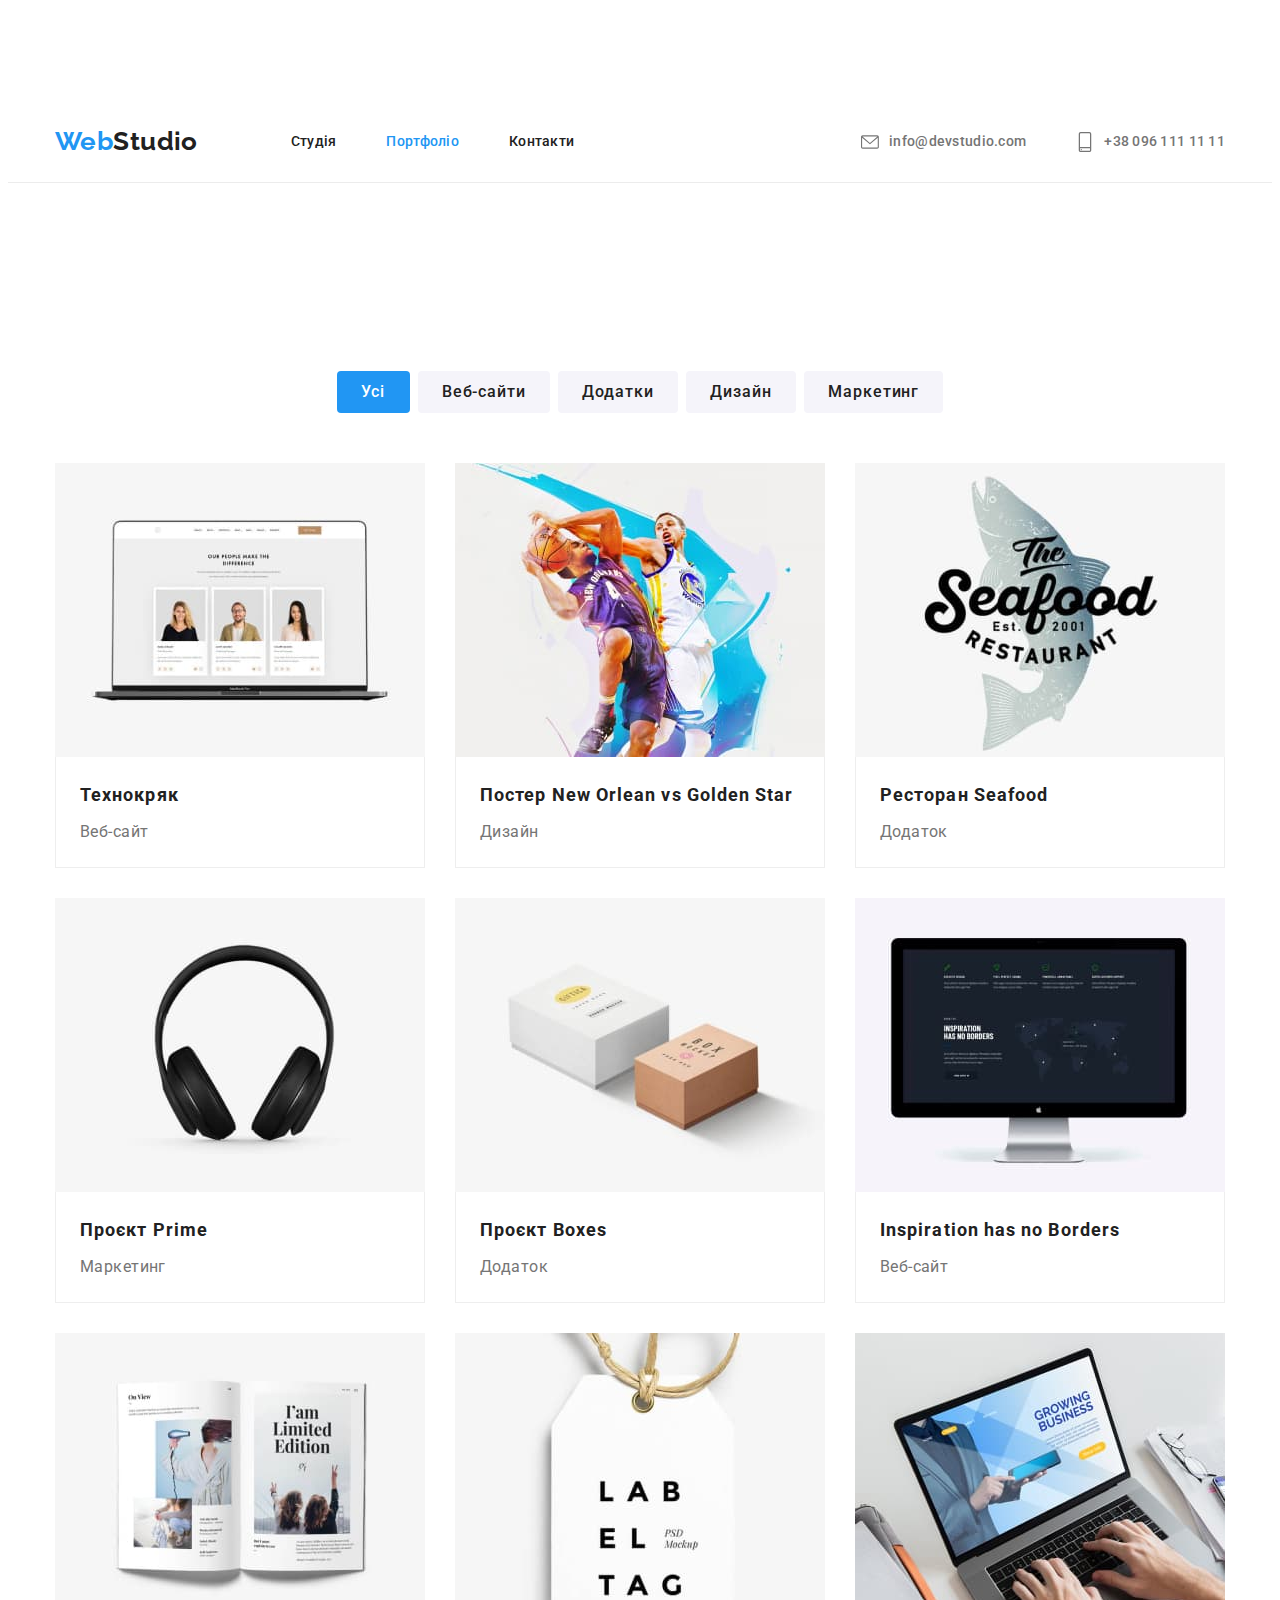
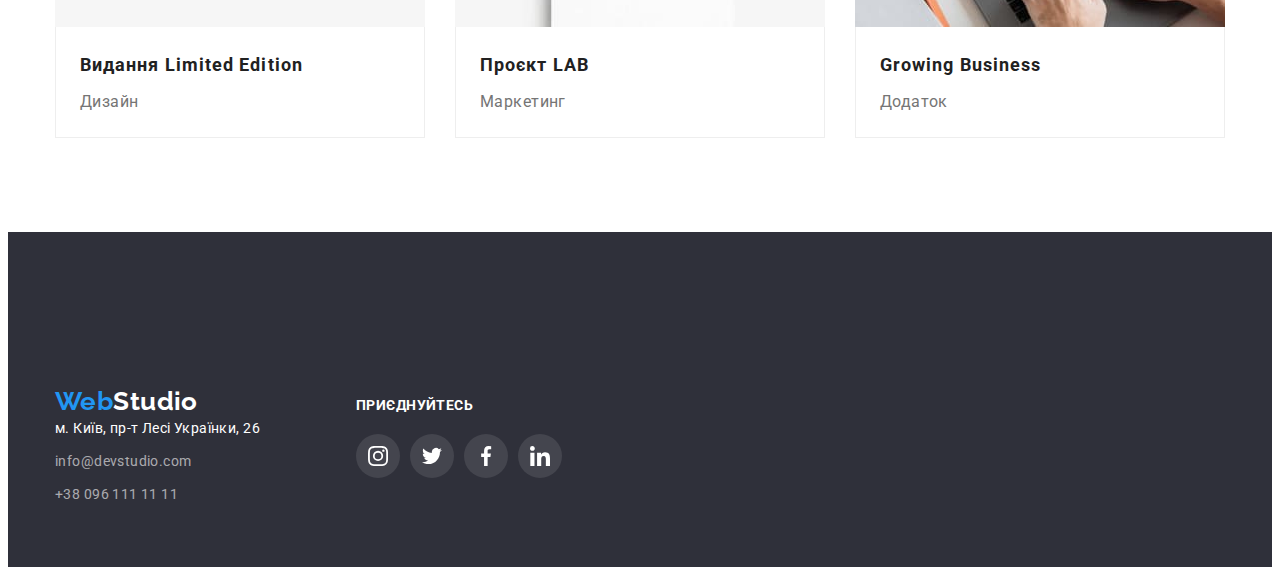
==== portfolio.html @ 21eef372 "Create portfolio.html" ====
<!DOCTYPE html>
<html lang="uk">
  <head class="container">
    <meta charset="UTF-8" />
    <meta http-equiv="X-UA-Compatible" content="IE=edge" />
    <meta name="viewport" content="width=device-width, initial-scale=1.0" />
    <title>WebStudio-portfolio</title>
    <link
      href="https://fonts.googleapis.com/css2?family=Raleway:wght@700&family=Roboto:wght@400;500;700;900&display=swap"
      rel="stylesheet"
    />
    <link
      rel="stylesheet"
      href="https://cdnjs.cloudflare.com/ajax/libs/modern-normalize/1.1.0/modern-normalize.min.css"
      integrity="sha512-wpPYUAdjBVSE4KJnH1VR1HeZfpl1ub8YT/NKx4PuQ5NmX2tKuGu6U/JRp5y+Y8XG2tV+wKQpNHVUX03MfMFn9Q=="
      crossorigin="anonymous"
      referrerpolicy="no-referrer"
    />
    <link rel="stylesheet" href="./css/styles.css" />
  </head>
  <body>
    <!--Header-->
    <header class="page-header">
      <div class="container header-nav">
        <nav class="main-nav">
          <a href="/" class="logotype">Web<span class="accent">Studio</span></a>
          <ul class="site-nav list">
            <li class="item">
              <a href="./index.html" class="link">Студія</a>
            </li>
            <li class="item">
              <a href="./portfolio.html" class="link current">Портфоліо</a>
            </li>
            <li class="item">
              <a href="" class="link">Контакти</a>
            </li>
          </ul>
        </nav>

        <!--Mail+tel-->
        <ul class="auth-nav list">
          <li class="item">
            <a href="mailto:info@devstudio.com" class="mail">
              <svg class="mail-svg" height="12" width="16">
                <use href="./images/icons.svg#envelope"></use></svg
              >info@devstudio.com
            </a>
          </li>
          <li class="item">
            <a href="tel:+380961111111" class="tel">
              <svg class="tel-svg" height="16" width="10">
                <use href="./images/icons.svg#smartphone"></use></svg
              >+38 096 111 11 11
            </a>
          </li>
        </ul>
      </div>
    </header>
    <main>
      <section class="portfolio">
        <h1 hidden>Портфоліо</h1>
        <!--Buttons-->
        <div class="container">
          <ul class="filter list">
            <li class="item">
              <button type="button" class="button primary">Усі</button>
            </li>
            <li class="item">
              <button type="button" class="button secondary">Веб-сайти</button>
            </li>
            <li class="item">
              <button type="button" class="button secondary">Додатки</button>
            </li>
            <li class="item">
              <button type="button" class="button secondary">Дизайн</button>
            </li>
            <li class="item">
              <button type="button" class="button secondary">Маркетинг</button>
            </li>
          </ul>

          <!--Portfolio-->
          <ul class="project list">
            <li class="group">
              <a class="link" href="#">
                <img
                  class="image"
                  src="./images/portfolio/techno.jpg"
                  alt="Технокряк"
                  width="370"
                  height="294"
                />
                <div class="item">
                  <h2 class="title">Технокряк</h2>
                  <p class="post">Веб-сайт</p>
                </div>
              </a>
            </li>
            <li class="group">
              <a class="link" href="#">
                <img
                  class="image"
                  src="./images/portfolio/poster.jpg"
                  alt="Постер New Orlean vs Golden Star"
                  width="370"
                  height="294"
                />
                <div class="item">
                  <h2 class="title">Постер New Orlean vs Golden Star</h2>
                  <p class="post">Дизайн</p>
                </div>
              </a>
            </li>
            <li class="group">
              <a class="link" href="#">
                <img
                  class="image"
                  src="./images/portfolio/seafood.jpg"
                  alt="Ресторан Seafood"
                  width="370"
                  height="294"
                />
                <div class="item">
                  <h2 class="title">Ресторан Seafood</h2>
                  <p class="post">Додаток</p>
                </div>
              </a>
            </li>
            <li class="group">
              <a class="link" href="#">
                <img
                  class="image"
                  src="./images/portfolio/prime.jpg"
                  alt="Проєкт Prime"
                  width="370"
                  height="294"
                />
                <div class="item">
                  <h2 class="title">Проєкт Prime</h2>
                  <p class="post">Маркетинг</p>
                </div>
              </a>
            </li>
            <li class="group">
              <a class="link" href="#">
                <img
                  class="image"
                  src="./images/portfolio/boxes.jpg"
                  alt="Проєкт Boxes"
                  width="370"
                  height="294"
                />
                <div class="item">
                  <h2 class="title">Проєкт Boxes</h2>
                  <p class="post">Додаток</p>
                </div>
              </a>
            </li>
            <li class="group">
              <a class="link" href="#">
                <img
                  class="image"
                  src="./images/portfolio/inspiration.jpg"
                  alt="Inspiration has no Borders"
                  width="370"
                  height="294"
                />
                <div class="item">
                  <h2 class="title">Inspiration has no Borders</h2>
                  <p class="post">Веб-сайт</p>
                </div>
              </a>
            </li>
            <li class="group">
              <a class="link" href="#">
                <img
                  class="image"
                  src="./images/portfolio/limedition.jpg"
                  alt="Видання Limited Edition"
                  width="370"
                  height="294"
                />
                <div class="item">
                  <h2 class="title">Видання Limited Edition</h2>
                  <p class="post">Дизайн</p>
                </div>
              </a>
            </li>
            <li class="group">
              <a class="link" href="#">
                <img
                  class="image"
                  src="./images/portfolio/lab.jpg"
                  alt="Проєкт LAB"
                  width="370"
                  height="294"
                />
                <div class="item">
                  <h2 class="title">Проєкт LAB</h2>
                  <p class="post">Маркетинг</p>
                </div>
              </a>
            </li>
            <li class="group">
              <a class="link" href="#">
                <img
                  class="image"
                  src="./images/portfolio/growing.jpg"
                  alt="Growing Business"
                  width="370"
                  height="294"
                />
                <div class="item">
                  <h2 class="title">Growing Business</h2>
                  <p class="post">Додаток</p>
                </div>
              </a>
            </li>
          </ul>
        </div>
      </section>
    </main>
    <!--Footer-->
    <!--Contact Section-->
    <footer class="footer">
      <div class="container">
        <div class="container-footer">
          <div class="footer-adres">
            <a href="/" class="logotype"
              >Web<span class="studio">Studio</span></a
            >
            <address class="adress-nav">
              <ul class="contact list">
                <li class="item">
                  <a
                    href="https://goo.gl/maps/7zNhKzBeEA4Yudbg6"
                    target="_blank"
                    rel="noopener noreferrer nofollow"
                    class="adres"
                    >м. Київ, пр-т Лесі Українки, 26
                  </a>
                </li>
                <li class="item">
                  <a href="mailto:info@devstudio.com" class="link"
                    >info@devstudio.com</a
                  >
                </li>
                <li class="item">
                  <a href="tel:+380961111111" class="link">+38 096 111 11 11</a>
                </li>
              </ul>
            </address>
          </div>

          <!--Social link-->
          <div class="footer-social">
            <p class="social-title">приєднуйтесь</p>
            <ul class="social list">
              <li class="item">
                <a href="#" class="ellips">
                  <svg class="ellips-svg">
                    <use href="./images/icons.svg#instagram"></use>
                  </svg>
                </a>
              </li>
              <li class="item">
                <a href="#" class="ellips">
                  <svg class="ellips-svg">
                    <use href="./images/icons.svg#twitter"></use>
                  </svg>
                </a>
              </li>
              <li class="item">
                <a href="#" class="ellips">
                  <svg class="ellips-svg">
                    <use href="./images/icons.svg#facebook"></use>
                  </svg>
                </a>
              </li>
              <li class="item">
                <a href="#" class="ellips">
                  <svg class="ellips-svg">
                    <use href="./images/icons.svg#linkedin"></use>
                  </svg>
                </a>
              </li>
            </ul>
          </div>
        </div>
      </div>
    </footer>
  </body>
</html>
---- css/styles.css ----
/*Колір основного тексту #212121*/
/*Вторинний колір тексту #757575*/
/*Акцент #2196F3*/
/*HEDER and FOOTER #2F303A*/
/*Tel, mailto rgba(255, 255, 255, 0.6);*/
/*Основне тло background: ##FFFFFF*/
/*Додатковий колір кнопок #F5F4FA*/
/*Утиліта для скидання точок ненумерованого списку*/

:root {
    --text-color: #ffffff;
    --primary-text-color: #212121;
    --secondary-text-color: #757575;
    --accent-color: #2196f3;
    --primary-button-color: #f5f4fa;
    --background-color: #f5f4fa;
    --primary-background-color: #ffffff;
    --secondary-background-color: #2f303a;
    --border-color: #eeeeee;
}

html {
    box-sizing: border-box;
}

*,
*::before,
*::after {
    box-sizing: inherit;
}

h1,
h2,
h3,
h4,
h5,
h6,
ul,
p {
    margin: 0;
}

ul {
    padding-left: 0;
}

body {
    color: var(--primary-text-color);
    background-color: var(--primary-background-color);
    font-family: Roboto, sans-serif;
    font-size: 14px;
    letter-spacing: 0.03em;
}

.list {
    list-style: none;
    margin-top: 0;
    margin-bottom: auto;
}

/*Відмінюємо підкреслення для тегів*/
a,
adress {
    text-decoration: none;
}

/*Стиль logotype*/
.logotype {
    color: var(--accent-color);
    font-family: Raleway, sans-serif;
    font-weight: 700;
    font-size: 26px;
    line-height: 1.2;
    /*margin-left: 215px;*/
}

.accent {
    color: var(--primary-text-color);
    font-family: Raleway, sans-serif;
    font-weight: 700;
    font-size: 26px;
    line-height: 1.2;
}

.studio {
    color: var(--text-color);
    font-family: Raleway, sans-serif;
    font-weight: 700;
    font-size: 26px;
    line-height: 1.2;
}

/*Header*/
.page-header {
    border-bottom: 1px solid #ececec;
}

.header-nav {
    display: flex;
    align-items: center;
}

.main-nav {
    display: flex;
    align-items: center;
    justify-content: center;
}

/* Site nav*/
.site-nav {
    display: flex;
    margin-left: 93px;
}

.site-nav .item {
    margin-right: 50px;
}

.site-nav .item:last-child {
    margin-right: 0px;
}

.site-nav .link {
    display: block;
    padding-top: 32px;
    padding-bottom: 32px;
    color: var(--primary-text-color);
    font-weight: 500;
    line-height: 1.14;
    letter-spacing: 0.02em;
    /*  Задаём значения перехода  */
    transition-property: color;
    transition-duration: 250ms;
    transition-timing-function: cubic-bezier(0.4, 0, 0.2, 1); 
    }

/* При ховере меняем значения анимируемых свойств */
.site-nav .link:hover,
.site-nav .link:focus {
    color: var(--accent-color);
}
.site-nav .link.current {
    color: var(--accent-color);
}
 
/*Mail+tel*/
/*Auth-nav*/

.auth-nav {
    display: flex;
    padding-top: 32px;
    padding-bottom: 32px;
    margin-left: auto;
    align-items: center;
}

.auth-nav .item+.item {
    margin-left: 50px;
}

.auth-nav .mail {
    display: flex;
    height: 16px;
    color: var(--secondary-text-color);
    font-weight: 500;
    line-height: 1.14;
    letter-spacing: 0.02em;
    align-items: center;
    /*  Задаём значения перехода  */
    transition-property: color;
    transition-duration: 250ms;
    transition-timing-function: cubic-bezier(0.4, 0, 0.2, 1);
    }

.auth-nav .tel {
    display: flex;
    height: 16px;
    color: var(--secondary-text-color);
    font-weight: 500;
    line-height: 1.14;
    letter-spacing: 0.02em;
    align-items: center;
    /*  Задаём значения перехода  */
    transition-property: color;
    transition-duration: 250ms;
    transition-timing-function: cubic-bezier(0.4, 0, 0.2, 1);
    }
.mail-svg {
    fill: var(--secondary-text-color);
    margin-right: 10px;
    width: 18px;
    height: 20px;
    padding: 0;
    /*  Задаём значения перехода  */
    transition-property: fill;
    transition-duration: 250ms;
    transition-timing-function: cubic-bezier(0.4, 0, 0.2, 1);
}

.tel-svg {
    margin-right: 10px;
    width: 18px;
    height: 20px;
    padding: 0;
    fill: var(--secondary-text-color);
    /*  Задаём значения перехода  */
    transition-property: color;
    transition-duration: 250ms;
    transition-timing-function: cubic-bezier(0.4, 0, 0.2, 1);
}
.mail:hover,
.mail:focus {
    color: var(--accent-color);
}
.mail:hover svg,
.mail:focus svg {
    fill: var(--accent-color);
}
.tel:hover,
.tel:focus {
    color: var(--accent-color);
}
.tel:hover svg,
.tel:focus svg {
    fill: var(--accent-color);
}


/*Hero*/
.hero {
    height: 600px;
    max-width: 1600px;
    margin-left: auto;
    margin-right: auto;
    padding-top: 200px;
    padding-bottom: 200px;
    text-align: center;
    background-image: linear-gradient(to right, rgba(47, 48, 58, 0.4), rgba(47, 48, 58, 0.4)),
        url(../images/hero/hero.png);
    background-color: #c4c4c4;
}

.hero-title {
    margin-top: 0;
    margin-bottom: 30px;
    margin-left: auto;
    margin-right: auto;
    width: 696px;

    color: var(--text-color);
    font-weight: 900;
    font-size: 44px;
    line-height: 1.36;
    text-transform: uppercase;
    letter-spacing: 0.06em;
}

/*Specifics*/
.feature {
    display: flex;
    justify-content: center;
}
.feature .item {
    margin-right: 30px;
}
.feature .item::before {
    display: flex;
    content: '';
    height: 120px;
    border-radius: 4px;
    background-repeat: no-repeat;
    background-position: center;
    background-color: var(--primary-button-color);
    margin-bottom: 30px;
}
.item.icon-antenna::before {
    background-image: url(../images/feature/antenna.svg);
}
.item.icon-clock::before {
    background-image: url(../images/feature/clock.svg);
}
.item.icon-diagram::before {
    background-image: url(../images/feature/diagram.svg);
}
.item.icon-astronaut::before {
    background-image: url(../images/feature/astronaut.svg);
}
.feature .item:last-child {
    margin-right: 0px;
}
.feature .title {
    margin-top: 0;
    margin-bottom: 10px;

    color: var(--primary-text-color);
    font-weight: 700;
    line-height: 1.14;
    font-size: 14px;
    text-transform: uppercase;
}

.feature .post {
    margin-top: 0;
    margin-bottom: 0;

    color: var(--secondary-text-color);
    font-weight: 400;
    line-height: 1.71;
}

/*What do we do*/
.main-box {
    /* margin-bottom: 94px; */
    padding-top: 0;
}

.box-list {
    display: flex;
    justify-content: space-between;
}

.section-title {
    margin-bottom: 50px;
    color: var(--primary-text-color);
    font-weight: 700;
    font-size: 36px;
    line-height: 1.16;
    text-align: center;
}

.image {
    display: block;
    max-width: 100%;
    height: auto;
}

/*Our team*/
.team {
    background-color: var(--background-color);
}
.team-card {
    display: flex;
    justify-content: space-between;
}
.team-card .item {
    background-color: var(--primary-background-color);
    box-shadow: 0px 1px 3px rgba(0, 0, 0, 0.12), 0px 1px 1px rgba(0, 0, 0, 0.14),
        0px 2px 1px rgba(0, 0, 0, 0.2);
    border-radius: 0px 0px 4px 4px;
}
.team-title {
    margin-top: 0;
    margin-bottom: 50px;
    color: var(--primary-text-color);
    font-weight: 700;
    font-size: 36px;
    line-height: 1.16;
    text-align: center;
}
.team-card .title {
    color: var(--primary-text-color);
    font-weight: 500;
    font-size: 16px;
    line-height: 1.18;
    text-align: center;
}
.team-card .post {
    margin-top: 10px;
    margin-bottom: 16px;

    color: var(--secondary-text-color);
    font-weight: 400;
    font-size: 16px;
    line-height: 1.18;
    text-align: center;
}
.teamcard-social {
    padding-top: 30px;
    padding-bottom: 30px;
}
.team-social {
    display: flex;
    justify-content: center;
    gap: 10px;
}
.ellipse {
    display: flex;
    align-items: center;
    justify-content: center;
    height: 44px;
    width: 44px;
    background-color: var(--primary-background-color);
    border-radius: 50%;
    /*  Задаём значения перехода  */
    transition-property: background-color; 
    transition-duration: 250ms;
    transition-timing-function: cubic-bezier(0.4, 0, 0.2, 1);
}
.ellipse-svg {
    height: 20px;
    width: 20px;
    fill: #afb1b8;
    /*  Задаём значения перехода  */
    transition-property: fill;
    transition-duration: 250ms;
    transition-timing-function: cubic-bezier(0.4, 0, 0.2, 1);
}
.ellipse:hover,
.ellipse:focus {
    background-color: var(--accent-color);
}
.ellipse:hover svg,
.ellipse:focus svg {
    fill: var(--primary-background-color);
}

/*Buttons*/
.button {
    color: var(--primary-background-color);
    background-color: var(--accent-color);
    border-color: transparent;
    font-family: 'Roboto';
    font-weight: 700;
    font-size: 16px;
    line-height: 1.875;
    text-align: center;
    letter-spacing: 0.06em;
    border-radius: 4px;
    padding: 10px 32px;
    min-width: 216px;
}

.button.primary {
    color: var(--primary-background-color);
    background-color: var(--accent-color);
    border-color: transparent;
    font-family: 'Roboto';
    font-weight: 500;
    font-size: 16px;
    line-height: 1.625;
    text-align: center;
    min-width: 73px;
    padding: 6px 22px;
    /*  Задаём значения перехода  */
    transition-property: color, background-color, box-shadow; 
    transition-duration: 250ms;
    transition-timing-function: cubic-bezier(0.4, 0, 0.2, 1);
}

.button.secondary {
    color: var(--primary-text-color);
    background-color: var(--primary-button-color);
    border-color: transparent;
    font-family: 'Roboto';
    font-weight: 500;
    font-size: 16px;
    line-height: 1.625;
    text-align: center;
    min-width: 103px;
    padding: 6px 22px;
    /*  Задаём значения перехода  */
    transition-property: color, background-color, box-shadow;
    transition-duration: 250ms;
    transition-timing-function: cubic-bezier(0.4, 0, 0.2, 1);
}

.button:active {
    background-color: #188ce8;
    box-shadow: 0px 3px 1px rgba(0, 0, 0, 0.1), 0px 1px 2px rgba(0, 0, 0, 0.08),
        0px 2px 2px rgba(0, 0, 0, 0.12);
}

.button.primary:hover,
.button.primary:focus {
    color: var(--primary-text-color);
    background-color: var(--primary-button-color);
    box-shadow: 0px 3px 1px rgba(0, 0, 0, 0.1), 0px 1px 2px rgba(0, 0, 0, 0.08),
        0px 2px 2px rgba(0, 0, 0, 0.12);
}

.button.secondary:hover,
.button.secondary:focus {
    color: var(--primary-background-color);
    background-color: var(--accent-color);
    box-shadow: 0px 3px 1px rgba(0, 0, 0, 0.1), 0px 1px 2px rgba(0, 0, 0, 0.08),
        0px 2px 2px rgba(0, 0, 0, 0.12);
}

.filter {
    display: flex;
    justify-content: center;
}

.filter .item {
    margin-right: 8px;
}

.filter .item:last-child {
    margin-right: 0px;
}

/*Portfolio*/
.portfolio {
    padding-top: 94px;
    padding-bottom: 94px;
}

.project {
    display: flex;
    flex-wrap: wrap;
    gap: 30px;
    margin-top: 50px;
}

.group {
    flex-basis: calc((100% - 60px) / 3);
}

.project .link {
    display: block;
    background: #ffffff;
    /*  Задаём значения перехода  */
    transition-property: box-shadow;
    transition-duration: 250ms;
    transition-timing-function: cubic-bezier(0.4, 0, 0.2, 1);
}

.project .link:hover,
.project .link:focus {
    box-shadow: 0px 1px 1px rgba(0, 0, 0, 0.12), 0px 4px 4px rgba(0, 0, 0, 0.06),
        1px 4px 6px rgba(0, 0, 0, 0.16);
}

.project .item {
    padding: 20px 24px;
    border-left: 1px solid var(--border-color);
    border-right: 1px solid var(--border-color);
    border-bottom: 1px solid var(--border-color);
}

.project .title {
    margin-bottom: 4px;

    color: var(--primary-text-color);
    font-weight: 700;
    font-size: 18px;
    line-height: 2;
    letter-spacing: 0.06em;
}

.project .post {
    margin-top: 0;
    margin-bottom: 0;

    color: var(--secondary-text-color);
    font-weight: 400;
    font-size: 16px;
    line-height: 1.88;
}

/*Client*/
.client {
    padding-bottom: 94px;
}
.client-title {
    margin-top: 0;
    margin-bottom: 50px;
    font-weight: 700;
    font-size: 36px;
    line-height: 1.16;
    text-align: center;
    letter-spacing: 0.03em;
    color: #212121;
}
.client-card {
    display: flex;
    justify-content: space-between;
}
.client-card .logo {
    display: flex;
    width: 170px;
    height: 92px;
    border: 1px solid #afb1b8;
    border-radius: 4px;
    align-items: center;
    justify-content: center;
    /*  Задаём значения перехода  */
        transition-property: border;
        transition-duration: 250ms;
        transition-timing-function: cubic-bezier(0.4, 0, 0.2, 1);
    
}
.client-card .logo:hover,
.client-card .logo:focus {
    border-color: #2196f3;
}
.client-card .logo-svg {
    width: 106px;
    height: 60px;
    fill: #afb1b8;
/*  Задаём значения перехода  */
    transition-property: fill;
    transition-duration: 250ms;
    transition-timing-function: cubic-bezier(0.4, 0, 0.2, 1);
    
}
.client-card .logo:hover svg,
.client-card .logo:focus svg {
    fill: #2196f3;
}

/*Footer*/
.footer {
    padding-top: 60px;
    padding-bottom: 60px;
    background-color: var(--secondary-background-color);
}
contact {
    margin-top: 20px;
}
.contact .item {
    margin-bottom: 9px;
}
.contact .item:last-child {
    margin-bottom: 0px;
}
.contact .adres {
    color: var(--text-color);
    font-style: normal;
    font-weight: 400;
    line-height: 1.71;
}
.contact .link {
    color: rgba(255, 255, 255, 0.6);
    font-style: normal;
    font-weight: 400;
    line-height: 1.71;
}

/*Social link*/
.social-title {
    color: var(--primary-background-color);
    margin-bottom: 20px;
    text-transform: uppercase;
    font-weight: 700;
    line-height: 1.14;
    letter-spacing: 0.03em;
}
.social {
    display: flex;
    height: 44px;
    width: 206px;
    justify-content: space-between;
}
.ellips {
    display: flex;
    align-items: center;
    justify-content: center;
    height: 44px;
    width: 44px;
    background-color: rgba(255, 255, 255, 0.1);
    border-radius: 50%;
/*  Задаём значения перехода  */
    transition-property: background-color;
    transition-duration: 250ms;
    transition-timing-function: cubic-bezier(0.4, 0, 0.2, 1);
}
.ellips-svg {
    height: 20px;
    width: 20px;
    fill: var(--primary-background-color);
/*  Задаём значения перехода  */
    transition-property: fill;
    transition-duration: 250ms;
    transition-timing-function: cubic-bezier(0.4, 0, 0.2, 1);
}
.ellips:hover,
.ellips:focus {
    background-color: var(--accent-color);
}
.ellips:hover svg,
.ellips:focus svg {
    fill: var(--primary-background-color);
}

/*Розмітка сторінки*/
.container {
    padding-top: 94px;
    margin-left: auto;
    margin-right: auto;
    padding-left: 15px;
    padding-right: 15px;
    width: 1200px;
}

.container-footer {
    display: flex;
    align-items: baseline;
    width: 507px;
    justify-content: space-between;
}

.container-footer:last-child {
    margin-right: 0px;
}
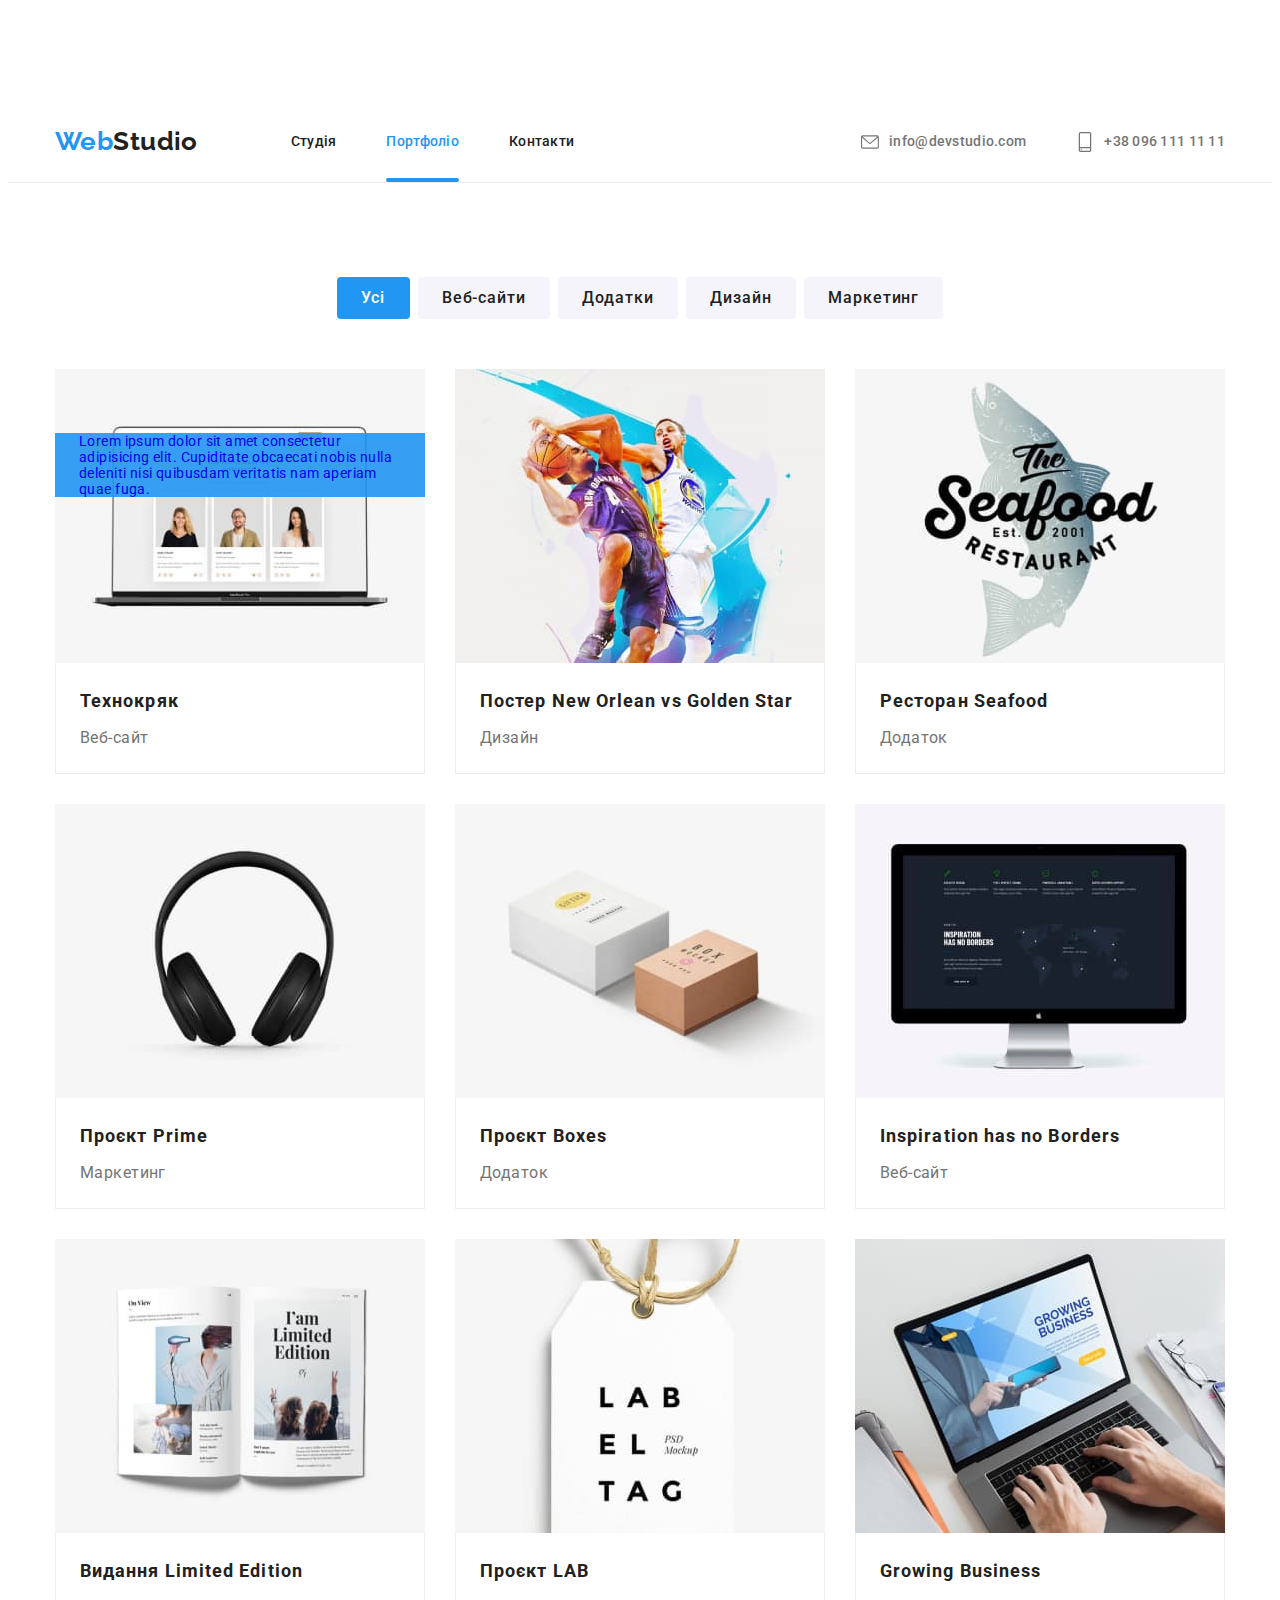
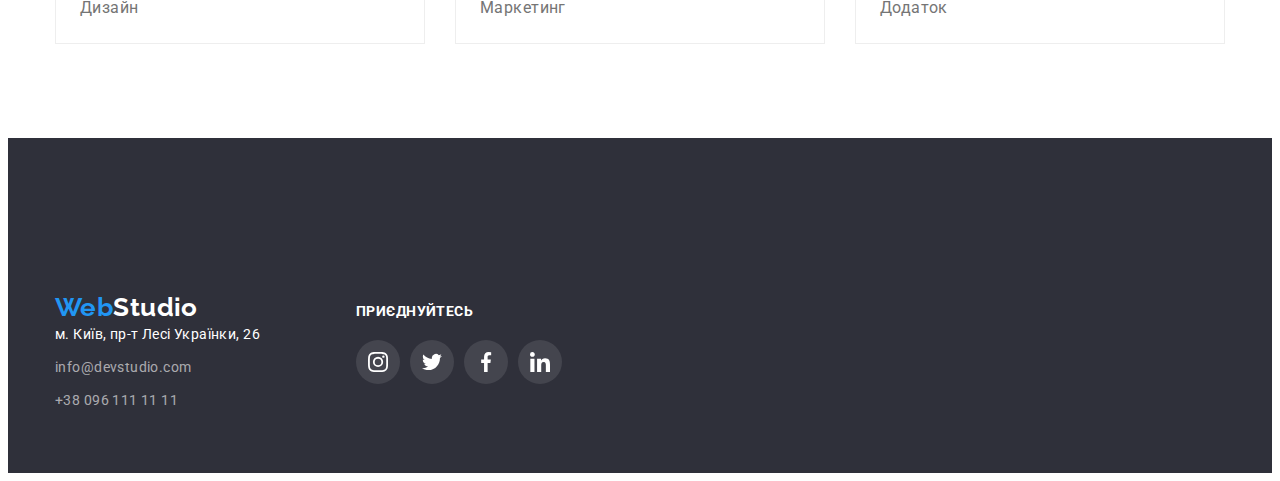
==== commit e3ac0de4: "Update portfolio.html" ====
--- a/portfolio.html
+++ b/portfolio.html
@@ -59,6 +59,7 @@
     <main>
       <section class="portfolio">
         <h1 hidden>Портфоліо</h1>
+
         <!--Buttons-->
         <div class="container">
           <ul class="filter list">
@@ -83,13 +84,22 @@
           <ul class="project list">
             <li class="group">
               <a class="link" href="#">
-                <img
-                  class="image"
-                  src="./images/portfolio/techno.jpg"
-                  alt="Технокряк"
-                  width="370"
-                  height="294"
-                />
+                <div class="thumb">
+                  <img
+                    class="image"
+                    src="./images/portfolio/techno.jpg"
+                    alt="Технокряк"
+                    width="370"
+                    height="294"
+                  />
+                  <div class="overlay">
+                    <p class="text-overlay">
+                      Lorem ipsum dolor sit amet consectetur adipisicing elit.
+                      Cupiditate obcaecati nobis nulla deleniti nisi quibusdam
+                      veritatis nam aperiam quae fuga.
+                    </p>
+                  </div>
+                </div>
                 <div class="item">
                   <h2 class="title">Технокряк</h2>
                   <p class="post">Веб-сайт</p>
--- a/css/styles.css
+++ b/css/styles.css
@@ -111,17 +111,11 @@
     display: flex;
     margin-left: 93px;
 }
-
 .site-nav .item {
     margin-right: 50px;
 }
-
-.site-nav .item:last-child {
-    margin-right: 0px;
-}
-
 .site-nav .link {
-    display: block;
+    display: block;    
     padding-top: 32px;
     padding-bottom: 32px;
     color: var(--primary-text-color);
@@ -131,15 +125,29 @@
     /*  Задаём значения перехода  */
     transition-property: color;
     transition-duration: 250ms;
-    transition-timing-function: cubic-bezier(0.4, 0, 0.2, 1); 
+    transition-timing-function: cubic-bezier(0.4, 0, 0.2, 1);
     }
+.site-nav .link.current {
+    position: relative;
+    color: var(--accent-color);
+}
+.item .current::after {
+    display: block;
+    position: absolute;
+    bottom: 0;
+    content: "";
+    width: 100%;
+    height: 4px;
+    background-color: var(--accent-color);
+    border-radius: 2px;
+    } 
+.site-nav .item:last-child {
+    margin-right: 0px;
+}
 
 /* При ховере меняем значения анимируемых свойств */
 .site-nav .link:hover,
 .site-nav .link:focus {
-    color: var(--accent-color);
-}
-.site-nav .link.current {
     color: var(--accent-color);
 }
  
@@ -313,12 +321,10 @@
     /* margin-bottom: 94px; */
     padding-top: 0;
 }
-
-.box-list {
+.box {
     display: flex;
     justify-content: space-between;
 }
-
 .section-title {
     margin-bottom: 50px;
     color: var(--primary-text-color);
@@ -327,11 +333,35 @@
     line-height: 1.16;
     text-align: center;
 }
-
 .image {
     display: block;
     max-width: 100%;
     height: auto;
+}
+.box-list {
+    position: relative;
+}
+.box-thumb {
+    position: relative;
+    /*outline: 1px solid orange;*/
+}
+.label {
+    position: absolute;
+    padding: 27px 0;
+    width: 100%;
+    height: 70px;
+    bottom: 0%;
+    /*outline: 1px solid red;*/
+    background: rgba(47, 48, 58, 0.8);        
+}
+.text-label {
+    display:block;      
+    font-weight: 700;
+    font-size: 14px;
+    line-height: 1.14;    
+    text-align: center;
+    text-transform: uppercase;    
+    color: var(--text-color);
 }
 
 /*Our team*/
@@ -501,43 +531,72 @@
 
 /*Portfolio*/
 .portfolio {
-    padding-top: 94px;
     padding-bottom: 94px;
 }
-
 .project {
     display: flex;
     flex-wrap: wrap;
     gap: 30px;
     margin-top: 50px;
 }
-
 .group {
     flex-basis: calc((100% - 60px) / 3);
-}
-
+    position: relative;
+}
 .project .link {
+    display: block;    
+    /*  Задаём значения перехода  */
+    transition-property: box-shadow;
+    transition-duration: 250ms;
+    transition-timing-function: cubic-bezier(0.4, 0, 0.2, 1);
+}
+.thumb {
     display: block;
-    background: #ffffff;
-    /*  Задаём значения перехода  */
-    transition-property: box-shadow;
-    transition-duration: 250ms;
-    transition-timing-function: cubic-bezier(0.4, 0, 0.2, 1);
-}
+    position: relative; 
+    overflow: hidden;   
+}
+.overlay {
+    position: absolute;
+    top: 0;
+    left: 0;
+    /*height: 100%;*/
+    padding: 0 24px;
+    display: flex;
+    align-items: center;
+
+    background-color: rgb(33, 150, 243, 0.9);
+    transform: translateY(100%);
+    transition-duration: 250ms;
+        transition-timing-function: cubic-bezier(0.4, 0, 0.2, 1);
+}
+.thumb::before {
+    position: absolute;
+    content: "";
+    width: 100%;
+    height: 100%;
+    background-color: rgb(33, 150, 243,0.9);
+    opacity: 0;
+    /*transform: translateY(100%);*/         
+    }
+    /*Hover to ::before*/
+.thumb:hover::before {
+    opacity: 1;
+    transform: translateY(0);
+    transition-duration: 250ms;
+    transition-timing-function: cubic-bezier(0.4, 0, 0.2, 1);
+}    
 
 .project .link:hover,
 .project .link:focus {
     box-shadow: 0px 1px 1px rgba(0, 0, 0, 0.12), 0px 4px 4px rgba(0, 0, 0, 0.06),
         1px 4px 6px rgba(0, 0, 0, 0.16);
 }
-
 .project .item {
     padding: 20px 24px;
     border-left: 1px solid var(--border-color);
     border-right: 1px solid var(--border-color);
     border-bottom: 1px solid var(--border-color);
 }
-
 .project .title {
     margin-bottom: 4px;
 
@@ -547,7 +606,6 @@
     line-height: 2;
     letter-spacing: 0.06em;
 }
-
 .project .post {
     margin-top: 0;
     margin-bottom: 0;
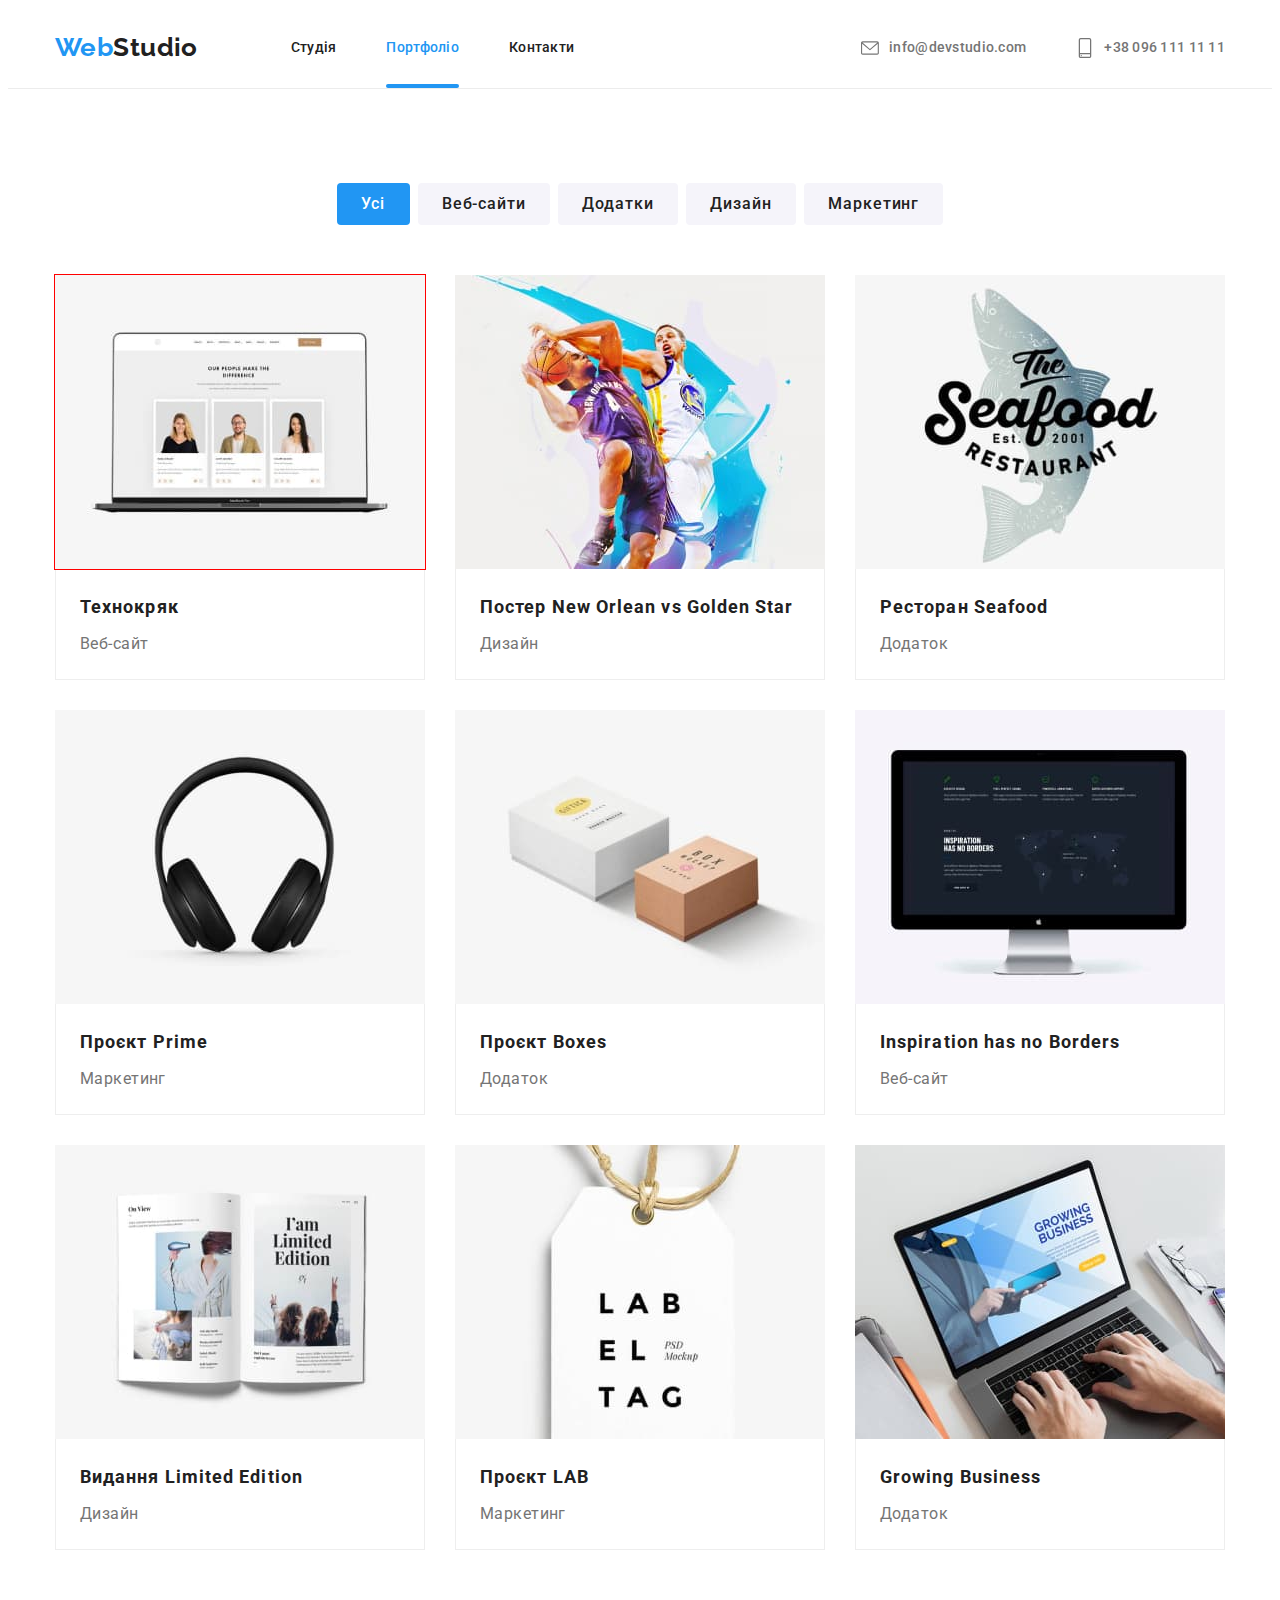
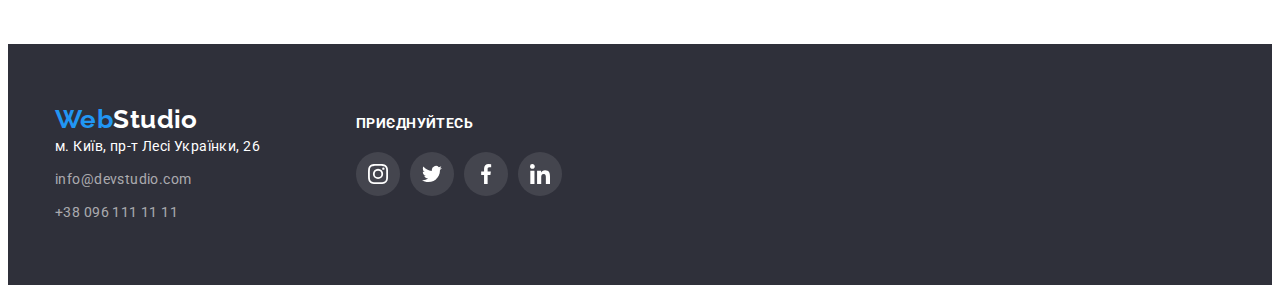
==== commit cbbf0805: "Update portfolio.html" ====
--- a/portfolio.html
+++ b/portfolio.html
@@ -57,7 +57,7 @@
       </div>
     </header>
     <main>
-      <section class="portfolio">
+      <section class="section portfolio">
         <h1 hidden>Портфоліо</h1>
 
         <!--Buttons-->
@@ -82,9 +82,9 @@
 
           <!--Portfolio-->
           <ul class="project list">
-            <li class="group">
-              <a class="link" href="#">
-                <div class="thumb">
+            <li class="groupe-list">
+              <a class="link" href="#">
+                <div class="groupe-thumb">
                   <img
                     class="image"
                     src="./images/portfolio/techno.jpg"
@@ -94,12 +94,14 @@
                   />
                   <div class="overlay">
                     <p class="text-overlay">
-                      Lorem ipsum dolor sit amet consectetur adipisicing elit.
-                      Cupiditate obcaecati nobis nulla deleniti nisi quibusdam
-                      veritatis nam aperiam quae fuga.
+                      Ресурс пропонує комплексні пропозиції з різним рівнем
+                      функціоналу та сервісів. Все це дозволить відвідувачу
+                      отримати вичерпні відомості про компанію чи приватну
+                      особу.
                     </p>
                   </div>
                 </div>
+
                 <div class="item">
                   <h2 class="title">Технокряк</h2>
                   <p class="post">Веб-сайт</p>
--- a/css/styles.css
+++ b/css/styles.css
@@ -62,6 +62,30 @@
 a,
 adress {
     text-decoration: none;
+}
+/*Розмітка сторінки*/
+.container {
+    margin-left: auto;
+    margin-right: auto;
+    padding-left: 15px;
+    padding-right: 15px;
+    width: 1200px;
+}
+
+.section {
+    padding-top: 94px;
+    padding-bottom: 94px;
+}
+
+.container-footer {
+    display: flex;
+    align-items: baseline;
+    width: 507px;
+    justify-content: space-between;
+}
+
+.container-footer:last-child {
+    margin-right: 0px;
 }
 
 /*Стиль logotype*/
@@ -318,7 +342,6 @@
 
 /*What do we do*/
 .main-box {
-    /* margin-bottom: 94px; */
     padding-top: 0;
 }
 .box {
@@ -355,7 +378,7 @@
     background: rgba(47, 48, 58, 0.8);        
 }
 .text-label {
-    display:block;      
+    display: block;      
     font-weight: 700;
     font-size: 14px;
     line-height: 1.14;    
@@ -363,6 +386,7 @@
     text-transform: uppercase;    
     color: var(--text-color);
 }
+
 
 /*Our team*/
 .team {
@@ -539,7 +563,7 @@
     gap: 30px;
     margin-top: 50px;
 }
-.group {
+.groupe-list {
     flex-basis: calc((100% - 60px) / 3);
     position: relative;
 }
@@ -550,41 +574,46 @@
     transition-duration: 250ms;
     transition-timing-function: cubic-bezier(0.4, 0, 0.2, 1);
 }
-.thumb {
+.groupe-thumb {
     display: block;
     position: relative; 
-    overflow: hidden;   
+    overflow: hidden; 
+    outline: 1px solid red;  
 }
 .overlay {
     position: absolute;
-    top: 0;
-    left: 0;
-    /*height: 100%;*/
-    padding: 0 24px;
-    display: flex;
-    align-items: center;
-
+    bottom: 0;
+    height: 100%;
+    width: 100%;  
     background-color: rgb(33, 150, 243, 0.9);
+    outline: 1px solid orange;
+    opacity: 0;
     transform: translateY(100%);
-    transition-duration: 250ms;
-        transition-timing-function: cubic-bezier(0.4, 0, 0.2, 1);
-}
-.thumb::before {
+} 
+.overlay:hover {
+    opacity: 1;
+    transform: translateY(0);
+}
+.text-overlay {
+    display: block;
+
+}
+/*.groupe-thumb::before {
     position: absolute;
     content: "";
     width: 100%;
     height: 100%;
     background-color: rgb(33, 150, 243,0.9);
     opacity: 0;
-    /*transform: translateY(100%);*/         
+    /*transform: translateY(100%);         
     }
-    /*Hover to ::before*/
-.thumb:hover::before {
+    /*Hover to ::before
+.groupe-thumb:hover::before {
     opacity: 1;
     transform: translateY(0);
     transition-duration: 250ms;
     transition-timing-function: cubic-bezier(0.4, 0, 0.2, 1);
-}    
+}    */
 
 .project .link:hover,
 .project .link:focus {
@@ -740,24 +769,3 @@
 .ellips:focus svg {
     fill: var(--primary-background-color);
 }
-
-/*Розмітка сторінки*/
-.container {
-    padding-top: 94px;
-    margin-left: auto;
-    margin-right: auto;
-    padding-left: 15px;
-    padding-right: 15px;
-    width: 1200px;
-}
-
-.container-footer {
-    display: flex;
-    align-items: baseline;
-    width: 507px;
-    justify-content: space-between;
-}
-
-.container-footer:last-child {
-    margin-right: 0px;
-}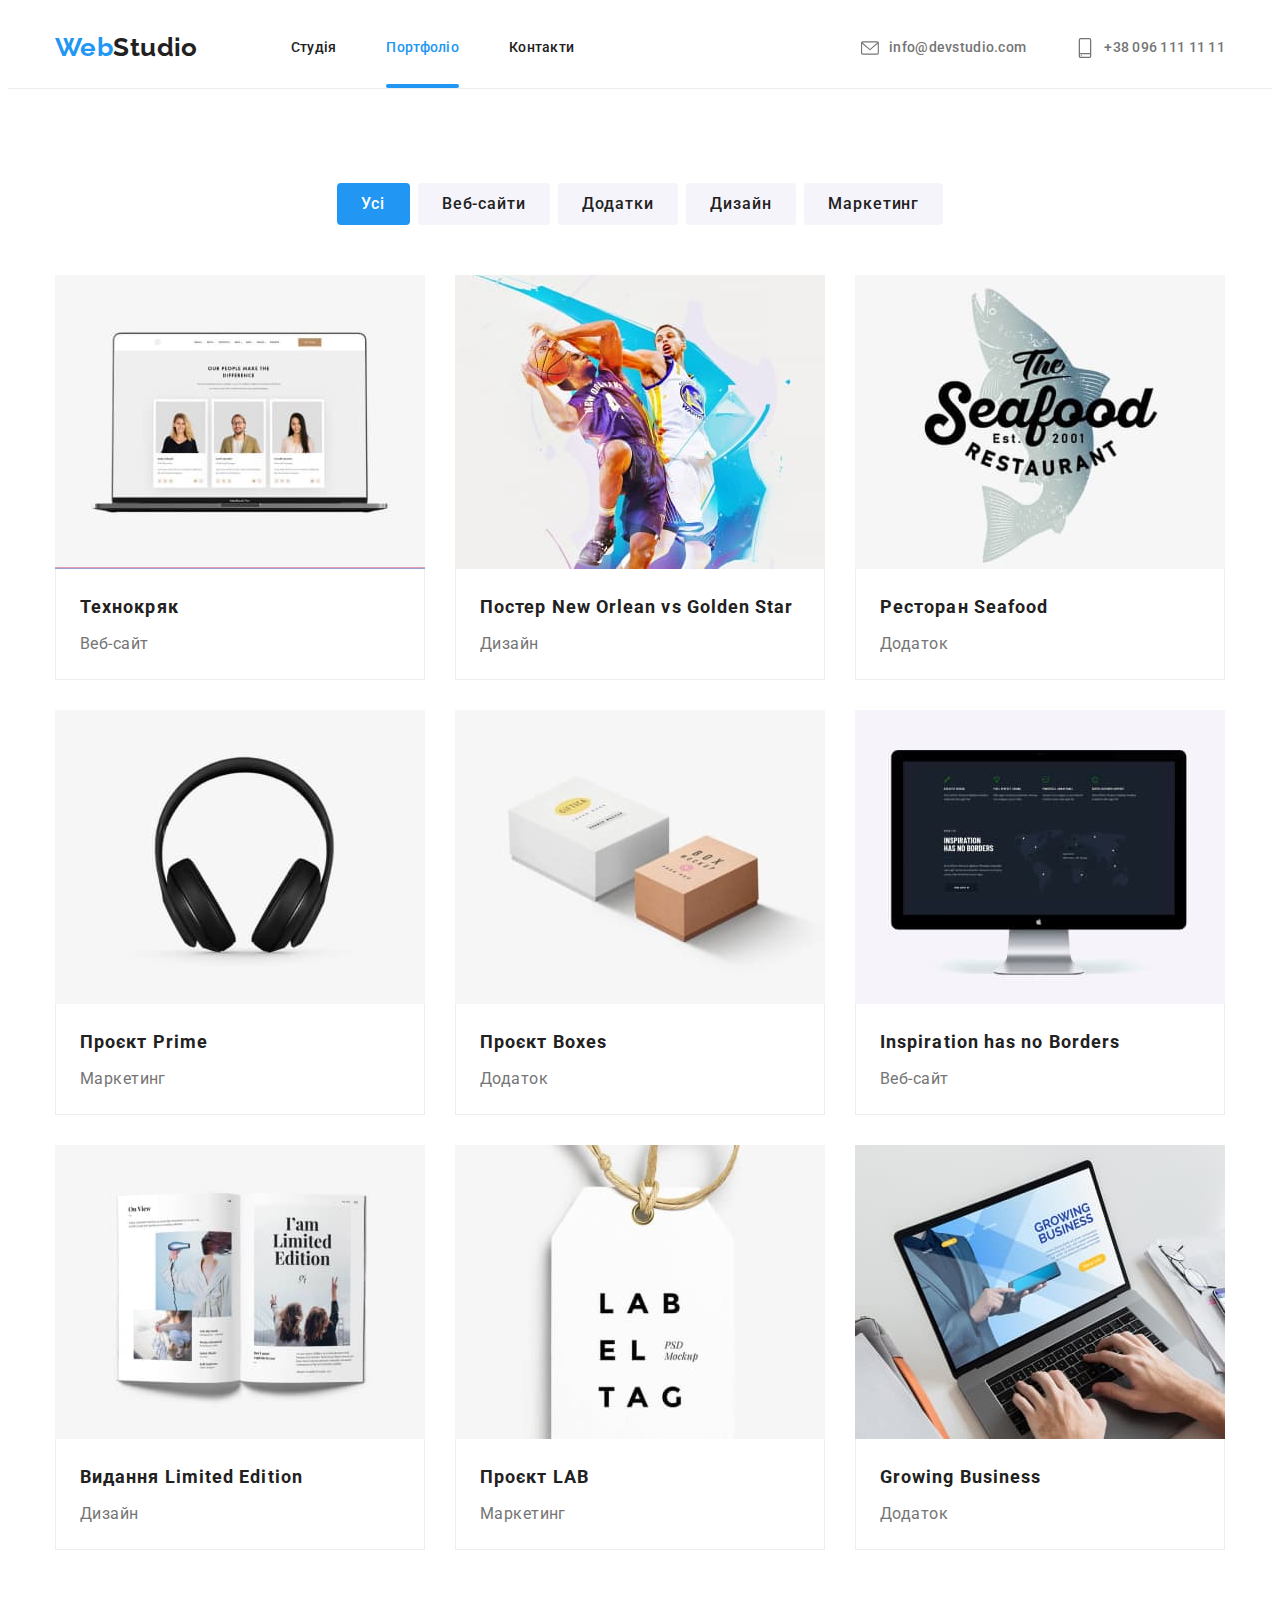
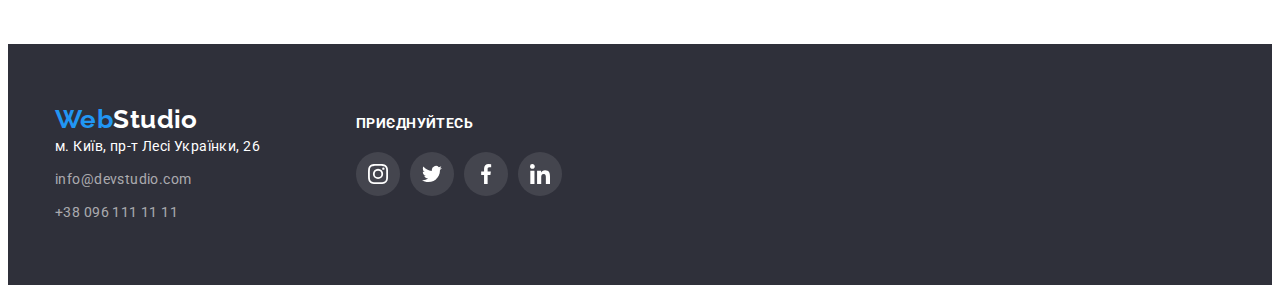
==== commit f9e93c3a: "Update portfolio.html" ====
--- a/portfolio.html
+++ b/portfolio.html
@@ -92,14 +92,11 @@
                     width="370"
                     height="294"
                   />
-                  <div class="overlay">
-                    <p class="text-overlay">
-                      Ресурс пропонує комплексні пропозиції з різним рівнем
-                      функціоналу та сервісів. Все це дозволить відвідувачу
-                      отримати вичерпні відомості про компанію чи приватну
-                      особу.
-                    </p>
-                  </div>
+                  <p class="text-overlay">
+                    Ресурс пропонує комплексні пропозиції з різним рівнем
+                    функціоналу та сервісів. Все це дозволить відвідувачу
+                    отримати вичерпні відомості про компанію чи приватну особу.
+                  </p>
                 </div>
 
                 <div class="item">
--- a/css/styles.css
+++ b/css/styles.css
@@ -361,20 +361,18 @@
     max-width: 100%;
     height: auto;
 }
-.box-list {
+
+/*.box-thumb {
     position: relative;
-}
-.box-thumb {
-    position: relative;
-    /*outline: 1px solid orange;*/
-}
-.label {
+    /*outline: 1px solid orange;
+}
+/*.label {
     position: absolute;
     padding: 27px 0;
     width: 100%;
     height: 70px;
     bottom: 0%;
-    /*outline: 1px solid red;*/
+    /*outline: 1px solid red;
     background: rgba(47, 48, 58, 0.8);        
 }
 .text-label {
@@ -385,9 +383,30 @@
     text-align: center;
     text-transform: uppercase;    
     color: var(--text-color);
-}
-
-
+}*/
+
+/*Вариант Маши Падалко*/
+.box-thumb {
+    position: relative;
+    outline: 1px solid orange;
+}
+.text-label {
+    display: block;
+    position: absolute;
+    padding: 27px 0;
+    height: 70px;
+    width: 100%;
+    bottom: 0;
+      
+    font-weight: 700;
+    line-height: 1.14;
+    text-align: center;
+    text-transform: uppercase;
+    color: var(--text-color);
+    font-size: 14px;
+    background: rgba(47, 48, 58, 0.8);
+    outline: 1px solid blueviolet;
+}     
 /*Our team*/
 .team {
     background-color: var(--background-color);
@@ -574,46 +593,99 @@
     transition-duration: 250ms;
     transition-timing-function: cubic-bezier(0.4, 0, 0.2, 1);
 }
-.groupe-thumb {
-    display: block;
+/*Репета*/
+/*.groupe-thumb {
+    display: flex;
     position: relative; 
-    overflow: hidden; 
+    overflow: hidden;    
+    align-items: center;
+    justify-content: center;
     outline: 1px solid red;  
 }
-.overlay {
+.groupe-thumb::before{
+    display: inline-block;
     position: absolute;
-    bottom: 0;
+    content: "";
+    width: 100%;
     height: 100%;
-    width: 100%;  
+    opacity: 0;
     background-color: rgb(33, 150, 243, 0.9);
-    outline: 1px solid orange;
-    opacity: 0;
-    transform: translateY(100%);
-} 
-.overlay:hover {
+    transition-duration: 250ms;
+    transition-timing-function: cubic-bezier(0.4, 0, 0.2, 1);
+    transform: translateY(100%)
+}
+.groupe-thumb:hover .overlay {
     opacity: 1;
     transform: translateY(0);
 }
-.text-overlay {
+.groupe-thumb:hover::before {
+    opacity: 1;
+    transform: translateY(0);
+}*/
+
+/*.overlay {
+    position: absolute;
+    /*Центровка через tt*/
+    /*top: 50%;
+    left: 50%;
+    transform: translate(-50%,-50%);
+    height: 100%;
+    width: 100%; 
+    /*outline: 1px solid orange;
+    opacity: 0;
+    transition-duration: 250ms;
+    transition-timing-function: cubic-bezier(0.4, 0, 0.2, 1);
+    transform: translateY(100%)
+} */
+
+/*.text-overlay {
     display: block;
-
-}
-/*.groupe-thumb::before {
+    padding: 63px 24px;
+    font-weight: 400;
+    font-size: 18px;
+    line-height: 1.55;           
+    color:var(--text-color);
+}
+.groupe-thumb::before {
     position: absolute;
     content: "";
     width: 100%;
     height: 100%;
     background-color: rgb(33, 150, 243,0.9);
     opacity: 0;
-    /*transform: translateY(100%);         
-    }
-    /*Hover to ::before
+    transform: translateY(100%);         
+    }   
 .groupe-thumb:hover::before {
     opacity: 1;
     transform: translateY(0);
     transition-duration: 250ms;
     transition-timing-function: cubic-bezier(0.4, 0, 0.2, 1);
-}    */
+}*/
+/*Маша Падалко*/
+ .groupe-thumb {
+    position: relative;
+    overflow: hidden;    
+ }
+ .text-overlay {
+    position: absolute;
+    display: block;
+    top: 0;
+    left: 0;
+    
+    font-weight: 400;
+    font-size: 18px;
+    line-height: 1.55;
+    color: var(--text-color);
+    padding: 63px 24px;
+    outline: 1px solid palevioletred;
+    background: rgba(33, 150, 243, 0.9);
+    transform: translateY(100%);
+    transition-duration: 250ms;
+    transition-timing-function: cubic-bezier(0.4, 0, 0.2, 1);
+ }
+ .groupe-list:hover .text-overlay {
+    transform: translateY(0);
+ }
 
 .project .link:hover,
 .project .link:focus {
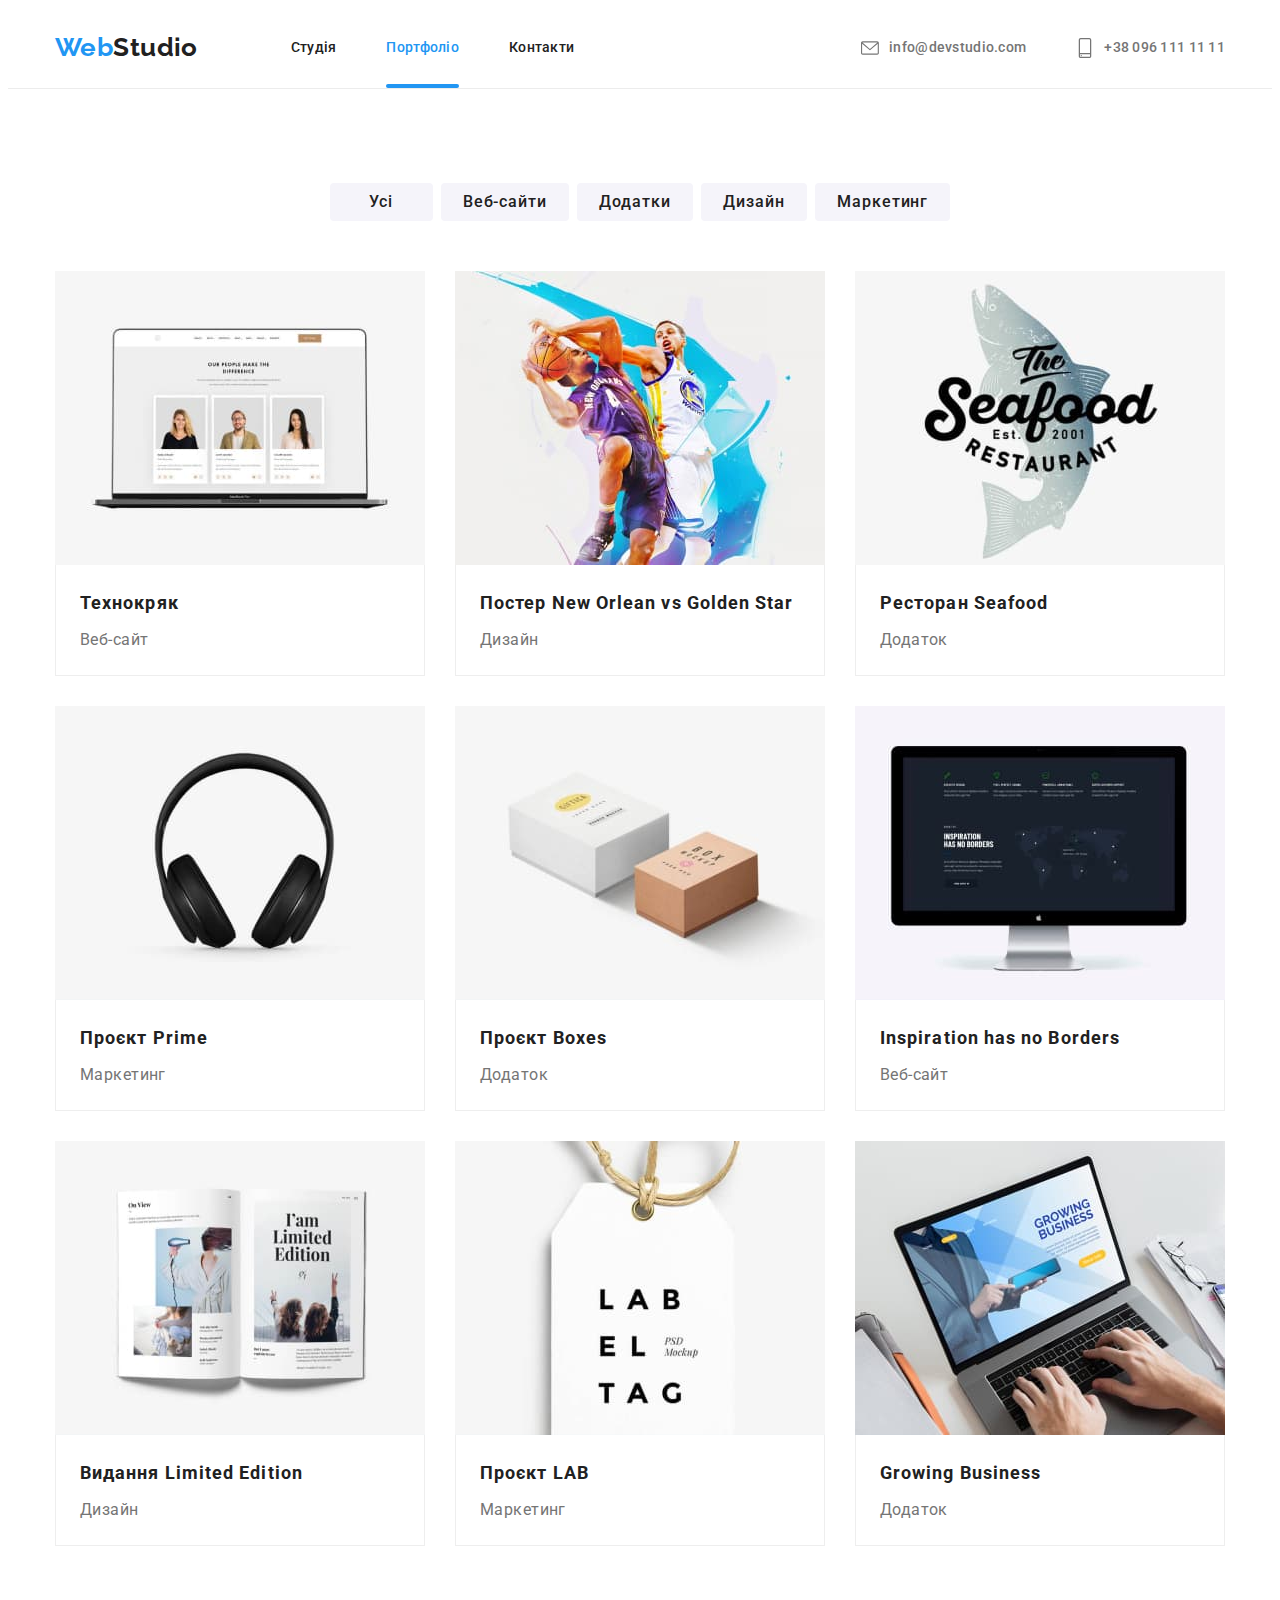
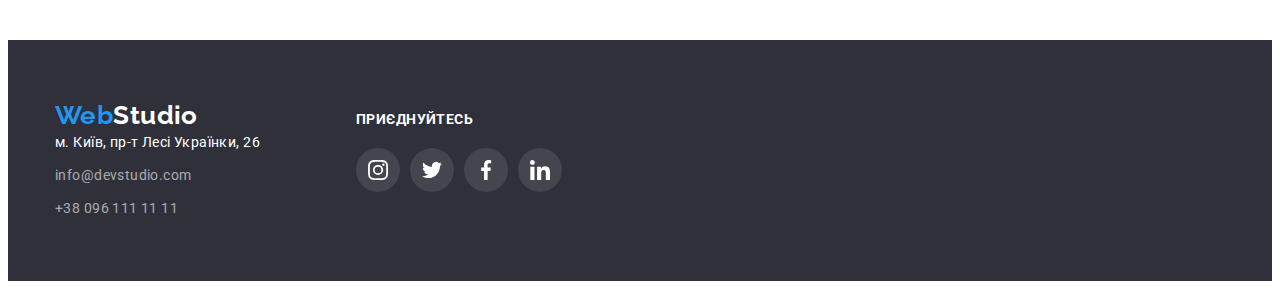
==== commit f00a135d: "Update portfolio.html" ====
--- a/portfolio.html
+++ b/portfolio.html
@@ -64,7 +64,7 @@
         <div class="container">
           <ul class="filter list">
             <li class="item">
-              <button type="button" class="button primary">Усі</button>
+              <button type="button" class="button secondary">Усі</button>
             </li>
             <li class="item">
               <button type="button" class="button secondary">Веб-сайти</button>
@@ -98,127 +98,182 @@
                     отримати вичерпні відомості про компанію чи приватну особу.
                   </p>
                 </div>
-
                 <div class="item">
                   <h2 class="title">Технокряк</h2>
                   <p class="post">Веб-сайт</p>
                 </div>
               </a>
             </li>
-            <li class="group">
-              <a class="link" href="#">
-                <img
-                  class="image"
-                  src="./images/portfolio/poster.jpg"
-                  alt="Постер New Orlean vs Golden Star"
-                  width="370"
-                  height="294"
-                />
+            <li class="groupe-list">
+              <a class="link" href="#">
+                <div class="groupe-thumb">
+                  <img
+                    class="image"
+                    src="./images/portfolio/poster.jpg"
+                    alt="Постер New Orlean vs Golden Star"
+                    width="370"
+                    height="294"
+                  />
+                  <p class="text-overlay">
+                    Ресурс пропонує комплексні пропозиції з різним рівнем
+                    функціоналу та сервісів. Все це дозволить відвідувачу
+                    отримати вичерпні відомості про компанію чи приватну особу.
+                  </p>
+                </div>
                 <div class="item">
                   <h2 class="title">Постер New Orlean vs Golden Star</h2>
                   <p class="post">Дизайн</p>
                 </div>
               </a>
             </li>
-            <li class="group">
-              <a class="link" href="#">
-                <img
-                  class="image"
-                  src="./images/portfolio/seafood.jpg"
-                  alt="Ресторан Seafood"
-                  width="370"
-                  height="294"
-                />
+            <li class="groupe-list">
+              <a class="link" href="#">
+                <div class="groupe-thumb">
+                  <img
+                    class="image"
+                    src="./images/portfolio/seafood.jpg"
+                    alt="Ресторан Seafood"
+                    width="370"
+                    height="294"
+                  />
+                  <p class="text-overlay">
+                    Ресурс пропонує комплексні пропозиції з різним рівнем
+                    функціоналу та сервісів. Все це дозволить відвідувачу
+                    отримати вичерпні відомості про компанію чи приватну особу.
+                  </p>
+                </div>
                 <div class="item">
                   <h2 class="title">Ресторан Seafood</h2>
                   <p class="post">Додаток</p>
                 </div>
               </a>
             </li>
-            <li class="group">
-              <a class="link" href="#">
-                <img
-                  class="image"
-                  src="./images/portfolio/prime.jpg"
-                  alt="Проєкт Prime"
-                  width="370"
-                  height="294"
-                />
+            <li class="groupe-list">
+              <a class="link" href="#">
+                <div class="groupe-thumb">
+                  <img
+                    class="image"
+                    src="./images/portfolio/prime.jpg"
+                    alt="Проєкт Prime"
+                    width="370"
+                    height="294"
+                  />
+                  <p class="text-overlay">
+                    Ресурс пропонує комплексні пропозиції з різним рівнем
+                    функціоналу та сервісів. Все це дозволить відвідувачу
+                    отримати вичерпні відомості про компанію чи приватну особу.
+                  </p>
+                </div>
                 <div class="item">
                   <h2 class="title">Проєкт Prime</h2>
                   <p class="post">Маркетинг</p>
                 </div>
               </a>
             </li>
-            <li class="group">
-              <a class="link" href="#">
-                <img
-                  class="image"
-                  src="./images/portfolio/boxes.jpg"
-                  alt="Проєкт Boxes"
-                  width="370"
-                  height="294"
-                />
+            <li class="groupe-list">
+              <a class="link" href="#">
+                <div class="groupe-thumb">
+                  <img
+                    class="image"
+                    src="./images/portfolio/boxes.jpg"
+                    alt="Проєкт Boxes"
+                    width="370"
+                    height="294"
+                  />
+                  <p class="text-overlay">
+                    Ресурс пропонує комплексні пропозиції з різним рівнем
+                    функціоналу та сервісів. Все це дозволить відвідувачу
+                    отримати вичерпні відомості про компанію чи приватну особу.
+                  </p>
+                </div>
                 <div class="item">
                   <h2 class="title">Проєкт Boxes</h2>
                   <p class="post">Додаток</p>
                 </div>
               </a>
             </li>
-            <li class="group">
-              <a class="link" href="#">
-                <img
-                  class="image"
-                  src="./images/portfolio/inspiration.jpg"
-                  alt="Inspiration has no Borders"
-                  width="370"
-                  height="294"
-                />
+            <li class="groupe-list">
+              <a class="link" href="#">
+                <div class="groupe-thumb">
+                  <img
+                    class="image"
+                    src="./images/portfolio/inspiration.jpg"
+                    alt="Inspiration has no Borders"
+                    width="370"
+                    height="294"
+                  />
+                  <p class="text-overlay">
+                    Ресурс пропонує комплексні пропозиції з різним рівнем
+                    функціоналу та сервісів. Все це дозволить відвідувачу
+                    отримати вичерпні відомості про компанію чи приватну особу.
+                  </p>
+                </div>
                 <div class="item">
                   <h2 class="title">Inspiration has no Borders</h2>
                   <p class="post">Веб-сайт</p>
                 </div>
               </a>
             </li>
-            <li class="group">
-              <a class="link" href="#">
-                <img
-                  class="image"
-                  src="./images/portfolio/limedition.jpg"
-                  alt="Видання Limited Edition"
-                  width="370"
-                  height="294"
-                />
+            <li class="groupe-list">
+              <a class="link" href="#">
+                <div class="groupe-thumb">
+                  <img
+                    class="image"
+                    src="./images/portfolio/limedition.jpg"
+                    alt="Видання Limited Edition"
+                    width="370"
+                    height="294"
+                  />
+                  <p class="text-overlay">
+                    Ресурс пропонує комплексні пропозиції з різним рівнем
+                    функціоналу та сервісів. Все це дозволить відвідувачу
+                    отримати вичерпні відомості про компанію чи приватну особу.
+                  </p>
+                </div>
                 <div class="item">
                   <h2 class="title">Видання Limited Edition</h2>
                   <p class="post">Дизайн</p>
                 </div>
               </a>
             </li>
-            <li class="group">
-              <a class="link" href="#">
-                <img
-                  class="image"
-                  src="./images/portfolio/lab.jpg"
-                  alt="Проєкт LAB"
-                  width="370"
-                  height="294"
-                />
+            <li class="groupe-list">
+              <a class="link" href="#">
+                <div class="groupe-thumb">
+                  <img
+                    class="image"
+                    src="./images/portfolio/lab.jpg"
+                    alt="Проєкт LAB"
+                    width="370"
+                    height="294"
+                  />
+                  <p class="text-overlay">
+                    Ресурс пропонує комплексні пропозиції з різним рівнем
+                    функціоналу та сервісів. Все це дозволить відвідувачу
+                    отримати вичерпні відомості про компанію чи приватну особу.
+                  </p>
+                </div>
                 <div class="item">
                   <h2 class="title">Проєкт LAB</h2>
                   <p class="post">Маркетинг</p>
                 </div>
               </a>
             </li>
-            <li class="group">
-              <a class="link" href="#">
-                <img
-                  class="image"
-                  src="./images/portfolio/growing.jpg"
-                  alt="Growing Business"
-                  width="370"
-                  height="294"
-                />
+            <li class="groupe-list">
+              <a class="link" href="#">
+                <div class="groupe-thumb">
+                  <img
+                    class="image"
+                    src="./images/portfolio/growing.jpg"
+                    alt="Growing Business"
+                    width="370"
+                    height="294"
+                  />
+                  <p class="text-overlay">
+                    Ресурс пропонує комплексні пропозиції з різним рівнем
+                    функціоналу та сервісів. Все це дозволить відвідувачу
+                    отримати вичерпні відомості про компанію чи приватну особу.
+                  </p>
+                </div>
                 <div class="item">
                   <h2 class="title">Growing Business</h2>
                   <p class="post">Додаток</p>
--- a/css/styles.css
+++ b/css/styles.css
@@ -63,6 +63,10 @@
 adress {
     text-decoration: none;
 }
+button {
+    border: none;
+}
+
 /*Розмітка сторінки*/
 .container {
     margin-left: auto;
@@ -135,11 +139,13 @@
     display: flex;
     margin-left: 93px;
 }
+
 .site-nav .item {
     margin-right: 50px;
 }
+
 .site-nav .link {
-    display: block;    
+    display: block;
     padding-top: 32px;
     padding-bottom: 32px;
     color: var(--primary-text-color);
@@ -150,21 +156,24 @@
     transition-property: color;
     transition-duration: 250ms;
     transition-timing-function: cubic-bezier(0.4, 0, 0.2, 1);
-    }
+}
+
 .site-nav .link.current {
     position: relative;
     color: var(--accent-color);
 }
+
 .item .current::after {
     display: block;
     position: absolute;
     bottom: 0;
-    content: "";
+    content: '';
     width: 100%;
     height: 4px;
     background-color: var(--accent-color);
     border-radius: 2px;
-    } 
+}
+
 .site-nav .item:last-child {
     margin-right: 0px;
 }
@@ -174,14 +183,14 @@
 .site-nav .link:focus {
     color: var(--accent-color);
 }
- 
+
 /*Mail+tel*/
 /*Auth-nav*/
 
 .auth-nav {
     display: flex;
-    padding-top: 32px;
-    padding-bottom: 32px;
+    /* padding-top: 32px;
+  padding-bottom: 32px; */
     margin-left: auto;
     align-items: center;
 }
@@ -198,11 +207,13 @@
     line-height: 1.14;
     letter-spacing: 0.02em;
     align-items: center;
+    padding-top: 40px;
+    padding-bottom: 40px;
     /*  Задаём значения перехода  */
     transition-property: color;
     transition-duration: 250ms;
     transition-timing-function: cubic-bezier(0.4, 0, 0.2, 1);
-    }
+}
 
 .auth-nav .tel {
     display: flex;
@@ -212,11 +223,14 @@
     line-height: 1.14;
     letter-spacing: 0.02em;
     align-items: center;
+    padding-top: 40px;
+    padding-bottom: 40px;
     /*  Задаём значения перехода  */
     transition-property: color;
     transition-duration: 250ms;
     transition-timing-function: cubic-bezier(0.4, 0, 0.2, 1);
-    }
+}
+
 .mail-svg {
     fill: var(--secondary-text-color);
     margin-right: 10px;
@@ -240,23 +254,26 @@
     transition-duration: 250ms;
     transition-timing-function: cubic-bezier(0.4, 0, 0.2, 1);
 }
+
 .mail:hover,
 .mail:focus {
     color: var(--accent-color);
 }
+
 .mail:hover svg,
 .mail:focus svg {
     fill: var(--accent-color);
 }
+
 .tel:hover,
 .tel:focus {
     color: var(--accent-color);
 }
+
 .tel:hover svg,
 .tel:focus svg {
     fill: var(--accent-color);
 }
-
 
 /*Hero*/
 .hero {
@@ -292,9 +309,11 @@
     display: flex;
     justify-content: center;
 }
+
 .feature .item {
     margin-right: 30px;
 }
+
 .feature .item::before {
     display: flex;
     content: '';
@@ -305,21 +324,27 @@
     background-color: var(--primary-button-color);
     margin-bottom: 30px;
 }
+
 .item.icon-antenna::before {
     background-image: url(../images/feature/antenna.svg);
 }
+
 .item.icon-clock::before {
     background-image: url(../images/feature/clock.svg);
 }
+
 .item.icon-diagram::before {
     background-image: url(../images/feature/diagram.svg);
 }
+
 .item.icon-astronaut::before {
     background-image: url(../images/feature/astronaut.svg);
 }
+
 .feature .item:last-child {
     margin-right: 0px;
 }
+
 .feature .title {
     margin-top: 0;
     margin-bottom: 10px;
@@ -344,10 +369,12 @@
 .main-box {
     padding-top: 0;
 }
+
 .box {
     display: flex;
     justify-content: space-between;
 }
+
 .section-title {
     margin-bottom: 50px;
     color: var(--primary-text-color);
@@ -356,40 +383,17 @@
     line-height: 1.16;
     text-align: center;
 }
+
 .image {
     display: block;
     max-width: 100%;
     height: auto;
 }
 
-/*.box-thumb {
-    position: relative;
-    /*outline: 1px solid orange;
-}
-/*.label {
-    position: absolute;
-    padding: 27px 0;
-    width: 100%;
-    height: 70px;
-    bottom: 0%;
-    /*outline: 1px solid red;
-    background: rgba(47, 48, 58, 0.8);        
-}
-.text-label {
-    display: block;      
-    font-weight: 700;
-    font-size: 14px;
-    line-height: 1.14;    
-    text-align: center;
-    text-transform: uppercase;    
-    color: var(--text-color);
-}*/
-
-/*Вариант Маши Падалко*/
 .box-thumb {
     position: relative;
-    outline: 1px solid orange;
-}
+}
+
 .text-label {
     display: block;
     position: absolute;
@@ -397,7 +401,6 @@
     height: 70px;
     width: 100%;
     bottom: 0;
-      
     font-weight: 700;
     line-height: 1.14;
     text-align: center;
@@ -405,22 +408,29 @@
     color: var(--text-color);
     font-size: 14px;
     background: rgba(47, 48, 58, 0.8);
-    outline: 1px solid blueviolet;
-}     
+}
+
 /*Our team*/
 .team {
     background-color: var(--background-color);
 }
+
+.teamtext-overlay {
+    background-color: var(--background-color);
+}
+
 .team-card {
     display: flex;
     justify-content: space-between;
 }
+
 .team-card .item {
     background-color: var(--primary-background-color);
     box-shadow: 0px 1px 3px rgba(0, 0, 0, 0.12), 0px 1px 1px rgba(0, 0, 0, 0.14),
         0px 2px 1px rgba(0, 0, 0, 0.2);
     border-radius: 0px 0px 4px 4px;
 }
+
 .team-title {
     margin-top: 0;
     margin-bottom: 50px;
@@ -430,6 +440,7 @@
     line-height: 1.16;
     text-align: center;
 }
+
 .team-card .title {
     color: var(--primary-text-color);
     font-weight: 500;
@@ -437,6 +448,7 @@
     line-height: 1.18;
     text-align: center;
 }
+
 .team-card .post {
     margin-top: 10px;
     margin-bottom: 16px;
@@ -447,15 +459,18 @@
     line-height: 1.18;
     text-align: center;
 }
+
 .teamcard-social {
     padding-top: 30px;
     padding-bottom: 30px;
 }
+
 .team-social {
     display: flex;
     justify-content: center;
     gap: 10px;
 }
+
 .ellipse {
     display: flex;
     align-items: center;
@@ -465,10 +480,11 @@
     background-color: var(--primary-background-color);
     border-radius: 50%;
     /*  Задаём значения перехода  */
-    transition-property: background-color; 
-    transition-duration: 250ms;
-    transition-timing-function: cubic-bezier(0.4, 0, 0.2, 1);
-}
+    transition-property: background-color;
+    transition-duration: 250ms;
+    transition-timing-function: cubic-bezier(0.4, 0, 0.2, 1);
+}
+
 .ellipse-svg {
     height: 20px;
     width: 20px;
@@ -478,10 +494,12 @@
     transition-duration: 250ms;
     transition-timing-function: cubic-bezier(0.4, 0, 0.2, 1);
 }
+
 .ellipse:hover,
 .ellipse:focus {
     background-color: var(--accent-color);
 }
+
 .ellipse:hover svg,
 .ellipse:focus svg {
     fill: var(--primary-background-color);
@@ -515,7 +533,7 @@
     min-width: 73px;
     padding: 6px 22px;
     /*  Задаём значения перехода  */
-    transition-property: color, background-color, box-shadow; 
+    transition-property: color, background-color, box-shadow;
     transition-duration: 250ms;
     transition-timing-function: cubic-bezier(0.4, 0, 0.2, 1);
 }
@@ -576,128 +594,64 @@
 .portfolio {
     padding-bottom: 94px;
 }
+
 .project {
     display: flex;
     flex-wrap: wrap;
     gap: 30px;
     margin-top: 50px;
 }
+
 .groupe-list {
     flex-basis: calc((100% - 60px) / 3);
     position: relative;
 }
+
 .project .link {
-    display: block;    
-    /*  Задаём значения перехода  */
-    transition-property: box-shadow;
-    transition-duration: 250ms;
-    transition-timing-function: cubic-bezier(0.4, 0, 0.2, 1);
-}
-/*Репета*/
-/*.groupe-thumb {
-    display: flex;
-    position: relative; 
-    overflow: hidden;    
-    align-items: center;
-    justify-content: center;
-    outline: 1px solid red;  
-}
-.groupe-thumb::before{
-    display: inline-block;
-    position: absolute;
-    content: "";
-    width: 100%;
-    height: 100%;
-    opacity: 0;
-    background-color: rgb(33, 150, 243, 0.9);
-    transition-duration: 250ms;
-    transition-timing-function: cubic-bezier(0.4, 0, 0.2, 1);
-    transform: translateY(100%)
-}
-.groupe-thumb:hover .overlay {
-    opacity: 1;
-    transform: translateY(0);
-}
-.groupe-thumb:hover::before {
-    opacity: 1;
-    transform: translateY(0);
-}*/
-
-/*.overlay {
-    position: absolute;
-    /*Центровка через tt*/
-    /*top: 50%;
-    left: 50%;
-    transform: translate(-50%,-50%);
-    height: 100%;
-    width: 100%; 
-    /*outline: 1px solid orange;
-    opacity: 0;
-    transition-duration: 250ms;
-    transition-timing-function: cubic-bezier(0.4, 0, 0.2, 1);
-    transform: translateY(100%)
-} */
-
-/*.text-overlay {
     display: block;
-    padding: 63px 24px;
-    font-weight: 400;
-    font-size: 18px;
-    line-height: 1.55;           
-    color:var(--text-color);
-}
-.groupe-thumb::before {
-    position: absolute;
-    content: "";
-    width: 100%;
-    height: 100%;
-    background-color: rgb(33, 150, 243,0.9);
-    opacity: 0;
-    transform: translateY(100%);         
-    }   
-.groupe-thumb:hover::before {
-    opacity: 1;
-    transform: translateY(0);
-    transition-duration: 250ms;
-    transition-timing-function: cubic-bezier(0.4, 0, 0.2, 1);
-}*/
-/*Маша Падалко*/
- .groupe-thumb {
+}
+
+.groupe-thumb {
     position: relative;
-    overflow: hidden;    
- }
- .text-overlay {
+    overflow: hidden;
+}
+
+.project .link:hover,
+.project .link:focus {
+    box-shadow: 0px 1px 1px rgba(0, 0, 0, 0.12), 0px 4px 4px rgba(0, 0, 0, 0.06),
+        1px 4px 6px rgba(0, 0, 0, 0.16);
+    transition-timing-function: cubic-bezier(0.4, 0, 0.2, 1);
+    transition-duration: 250ms;
+}
+
+.text-overlay {
     position: absolute;
     display: block;
     top: 0;
     left: 0;
-    
     font-weight: 400;
     font-size: 18px;
     line-height: 1.55;
     color: var(--text-color);
     padding: 63px 24px;
-    outline: 1px solid palevioletred;
+    height: 100%;
     background: rgba(33, 150, 243, 0.9);
     transform: translateY(100%);
     transition-duration: 250ms;
     transition-timing-function: cubic-bezier(0.4, 0, 0.2, 1);
- }
- .groupe-list:hover .text-overlay {
+}
+
+.groupe-list:hover .text-overlay {
     transform: translateY(0);
- }
-
-.project .link:hover,
-.project .link:focus {
-    box-shadow: 0px 1px 1px rgba(0, 0, 0, 0.12), 0px 4px 4px rgba(0, 0, 0, 0.06),
-        1px 4px 6px rgba(0, 0, 0, 0.16);
-}
+}
+
 .project .item {
     padding: 20px 24px;
     border-left: 1px solid var(--border-color);
     border-right: 1px solid var(--border-color);
     border-bottom: 1px solid var(--border-color);
 }
+
 .project .title {
     margin-bottom: 4px;
 
@@ -707,6 +661,7 @@
     line-height: 2;
     letter-spacing: 0.06em;
 }
+
 .project .post {
     margin-top: 0;
     margin-bottom: 0;
@@ -721,6 +676,7 @@
 .client {
     padding-bottom: 94px;
 }
+
 .client-title {
     margin-top: 0;
     margin-bottom: 50px;
@@ -731,10 +687,12 @@
     letter-spacing: 0.03em;
     color: #212121;
 }
+
 .client-card {
     display: flex;
     justify-content: space-between;
 }
+
 .client-card .logo {
     display: flex;
     width: 170px;
@@ -744,25 +702,26 @@
     align-items: center;
     justify-content: center;
     /*  Задаём значения перехода  */
-        transition-property: border;
-        transition-duration: 250ms;
-        transition-timing-function: cubic-bezier(0.4, 0, 0.2, 1);
-    
-}
+    transition-property: border;
+    transition-duration: 250ms;
+    transition-timing-function: cubic-bezier(0.4, 0, 0.2, 1);
+}
+
 .client-card .logo:hover,
 .client-card .logo:focus {
     border-color: #2196f3;
 }
+
 .client-card .logo-svg {
     width: 106px;
     height: 60px;
     fill: #afb1b8;
-/*  Задаём значения перехода  */
+    /*  Задаём значения перехода  */
     transition-property: fill;
     transition-duration: 250ms;
     transition-timing-function: cubic-bezier(0.4, 0, 0.2, 1);
-    
-}
+}
+
 .client-card .logo:hover svg,
 .client-card .logo:focus svg {
     fill: #2196f3;
@@ -774,21 +733,26 @@
     padding-bottom: 60px;
     background-color: var(--secondary-background-color);
 }
+
 contact {
     margin-top: 20px;
 }
+
 .contact .item {
     margin-bottom: 9px;
 }
+
 .contact .item:last-child {
     margin-bottom: 0px;
 }
+
 .contact .adres {
     color: var(--text-color);
     font-style: normal;
     font-weight: 400;
     line-height: 1.71;
 }
+
 .contact .link {
     color: rgba(255, 255, 255, 0.6);
     font-style: normal;
@@ -805,12 +769,14 @@
     line-height: 1.14;
     letter-spacing: 0.03em;
 }
+
 .social {
     display: flex;
     height: 44px;
     width: 206px;
     justify-content: space-between;
 }
+
 .ellips {
     display: flex;
     align-items: center;
@@ -819,25 +785,65 @@
     width: 44px;
     background-color: rgba(255, 255, 255, 0.1);
     border-radius: 50%;
-/*  Задаём значения перехода  */
+    /*  Задаём значения перехода  */
     transition-property: background-color;
     transition-duration: 250ms;
     transition-timing-function: cubic-bezier(0.4, 0, 0.2, 1);
 }
+
 .ellips-svg {
     height: 20px;
     width: 20px;
     fill: var(--primary-background-color);
-/*  Задаём значения перехода  */
+    /*  Задаём значения перехода  */
     transition-property: fill;
     transition-duration: 250ms;
     transition-timing-function: cubic-bezier(0.4, 0, 0.2, 1);
 }
+
 .ellips:hover,
 .ellips:focus {
     background-color: var(--accent-color);
 }
+
 .ellips:hover svg,
 .ellips:focus svg {
     fill: var(--primary-background-color);
 }
+/*Модальне вікно*/
+.backdrop {
+    left: 0;
+    top: 0;
+    width: 100%;
+    height: 100%;
+    background-color: rgba(0, 0, 0, 0.2);
+    position: fixed;
+
+}
+.modal {
+    position: absolute;
+    width: 528px;
+    height: 581px;
+    top: 50%;
+    left: 50%;
+    transform: translate(-50%, -50%);
+    background-color: #fff;
+    border-radius: 4px;
+    box-shadow: 0px 1px 3px rgba(0, 0, 0, 0.12), 0px 1px 1px rgba(0, 0, 0, 0.14), 0px 2px 1px rgba(0, 0, 0, 0.2);
+}
+.is-hidden {
+    visibility: 0;
+    opacity: 0;
+    pointer-events: none;
+}
+.close-button {
+    position: absolute;
+    width: 30px;
+    height: 30px;
+    top: 17px;
+    right: 17px;
+    color:#000000;
+    background: #FFFFFF;
+    border: 1px solid rgba(0, 0, 0, 0.1);
+    border-radius: 50%;
+}